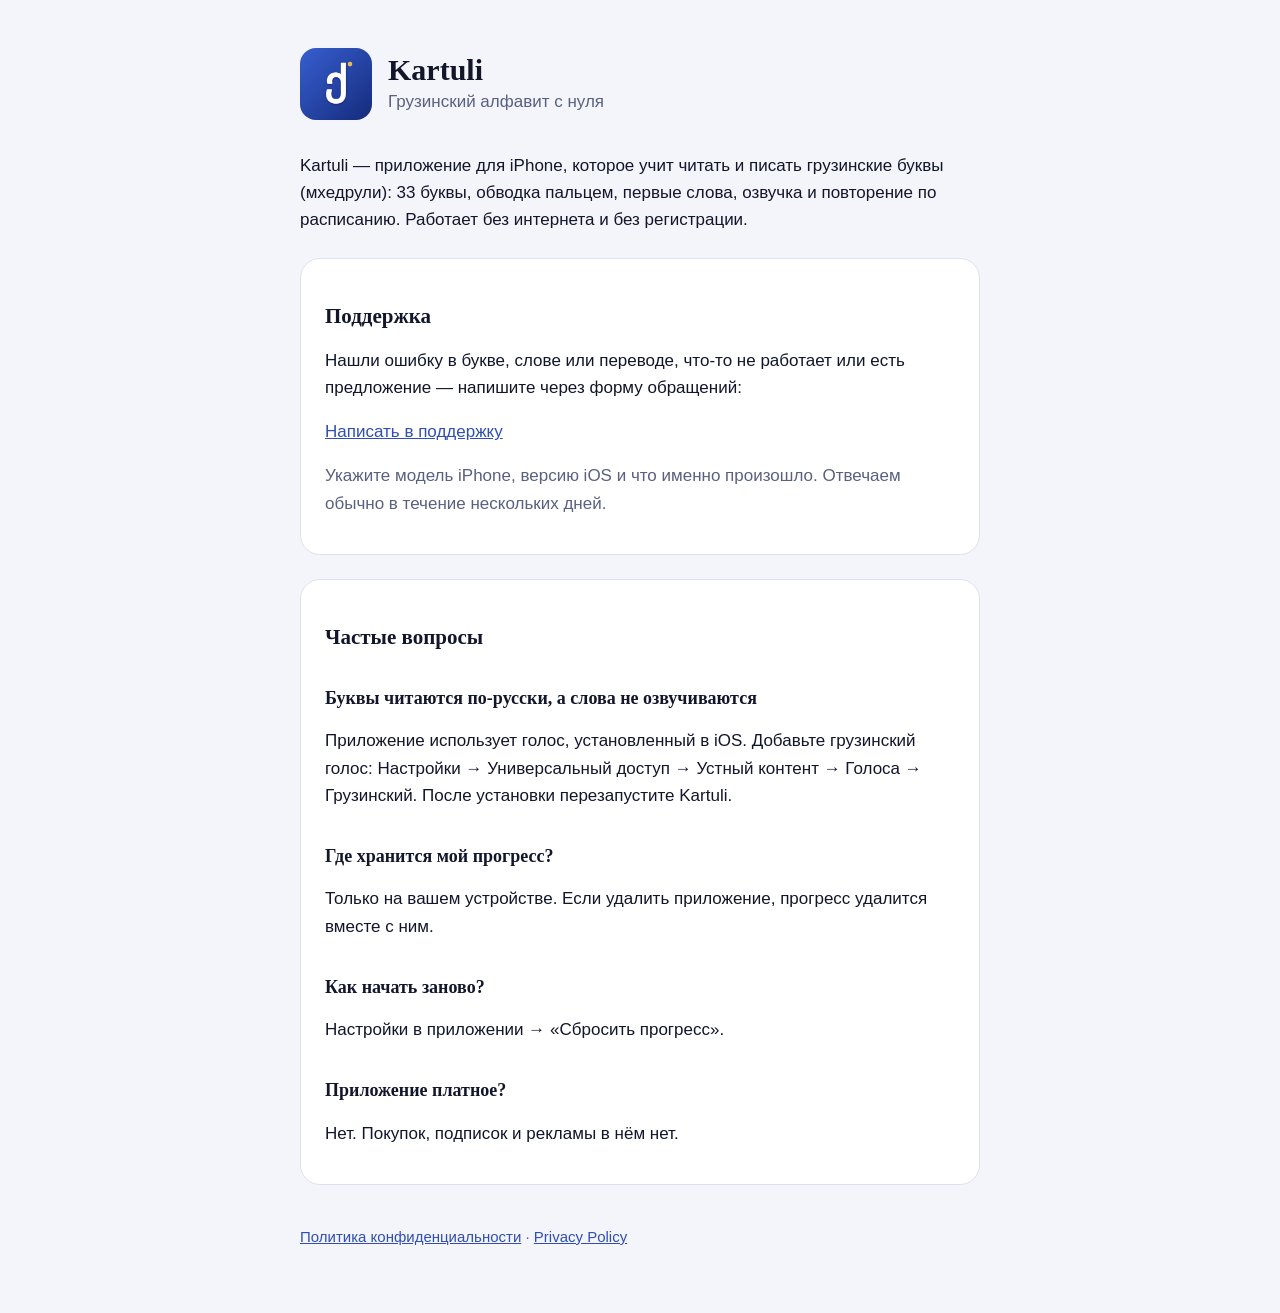
==== index.html @ c99437a9 "Страницы поддержки и политики конфиденциальности Kartuli" ====
<!doctype html>
<html lang="ru">
<head>
<meta charset="utf-8">
<meta name="viewport" content="width=device-width,initial-scale=1">
<title>Kartuli — поддержка</title>
<meta name="description" content="Kartuli — тренажёр грузинского алфавита для iPhone. Поддержка и ответы на частые вопросы.">
<link rel="icon" href="icon.png">
<link rel="stylesheet" href="style.css">
</head>
<body>
<main>
<header>
<img src="icon.png" alt="Иконка Kartuli">
<div><h1>Kartuli</h1><div class="soft">Грузинский алфавит с нуля</div></div>
</header>

<p>Kartuli — приложение для iPhone, которое учит читать и писать грузинские буквы (мхедрули): 33 буквы, обводка пальцем, первые слова, озвучка и повторение по расписанию. Работает без интернета и без регистрации.</p>

<section>
<h2>Поддержка</h2>
<p>Нашли ошибку в букве, слове или переводе, что-то не работает или есть предложение — напишите через форму обращений:</p>
<p><a href="https://github.com/Zhukov531/kartuli-site/issues/new">Написать в поддержку</a></p>
<p class="soft">Укажите модель iPhone, версию iOS и что именно произошло. Отвечаем обычно в течение нескольких дней.</p>
</section>

<section>
<h2>Частые вопросы</h2>
<h2 style="font-size:18px">Буквы читаются по-русски, а слова не озвучиваются</h2>
<p>Приложение использует голос, установленный в iOS. Добавьте грузинский голос: Настройки → Универсальный доступ → Устный контент → Голоса → Грузинский. После установки перезапустите Kartuli.</p>
<h2 style="font-size:18px">Где хранится мой прогресс?</h2>
<p>Только на вашем устройстве. Если удалить приложение, прогресс удалится вместе с ним.</p>
<h2 style="font-size:18px">Как начать заново?</h2>
<p>Настройки в приложении → «Сбросить прогресс».</p>
<h2 style="font-size:18px">Приложение платное?</h2>
<p>Нет. Покупок, подписок и рекламы в нём нет.</p>
</section>

<footer><a href="privacy.html">Политика конфиденциальности</a> · <a href="privacy.html#en">Privacy Policy</a></footer>
</main>
</body>
</html>
---- style.css ----
:root{--bg:#F4F5FA;--surface:#FFFFFF;--ink:#12162B;--soft:#5A6080;--accent:#2F4FB5;--line:#DFE2EE}
@media (prefers-color-scheme:dark){:root{--bg:#0E1020;--surface:#181B30;--ink:#ECEEF8;--soft:#9AA1C0;--accent:#8AA2F2;--line:#2A2F4A}}
*{box-sizing:border-box}
body{margin:0;background:var(--bg);color:var(--ink);font:17px/1.6 -apple-system,BlinkMacSystemFont,"Segoe UI",Roboto,sans-serif}
main{max-width:720px;margin:0 auto;padding:48px 20px 64px}
header{display:flex;align-items:center;gap:16px;margin-bottom:32px}
header img{width:72px;height:72px;border-radius:16px}
h1{font:600 30px/1.2 Georgia,"Times New Roman",serif;margin:0}
h2{font:600 21px/1.3 Georgia,"Times New Roman",serif;margin:36px 0 8px}
p,li{color:var(--ink)}
.soft{color:var(--soft)}
a{color:var(--accent)}
section{background:var(--surface);border:1px solid var(--line);border-radius:20px;padding:8px 24px 20px;margin-top:24px}
footer{margin-top:40px;color:var(--soft);font-size:15px}
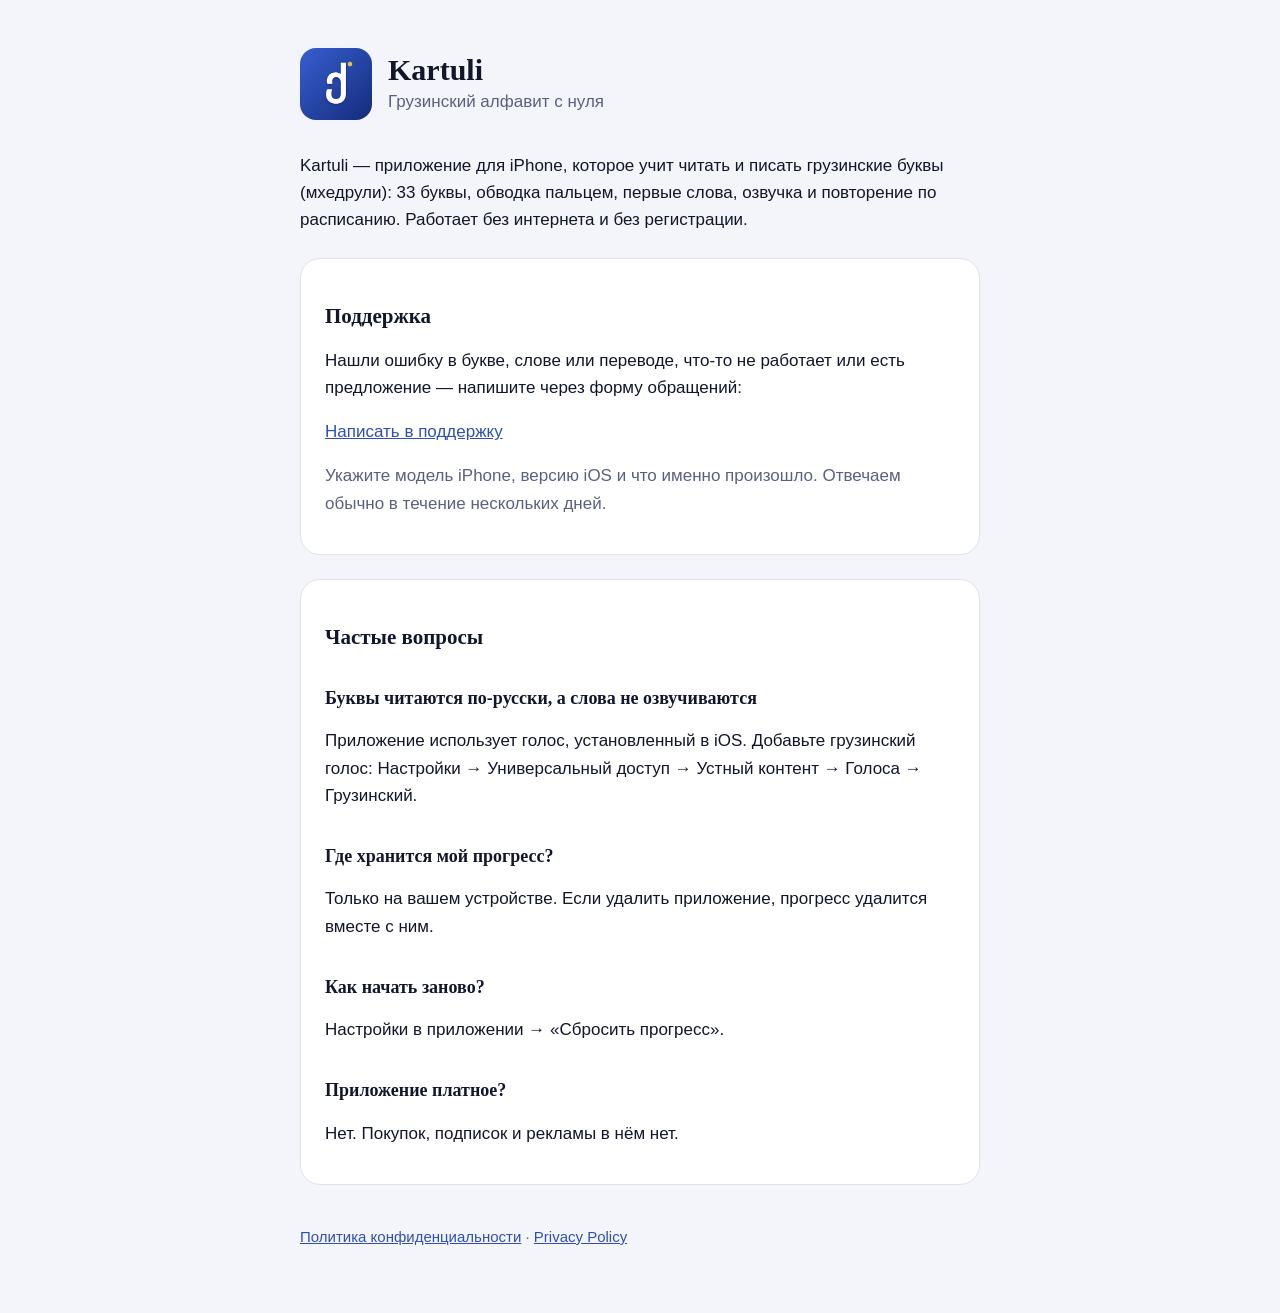
==== commit 03693d58: "Поддержка: уточнение про голос" ====
--- a/index.html
+++ b/index.html
@@ -27,7 +27,7 @@
 <section>
 <h2>Частые вопросы</h2>
 <h2 style="font-size:18px">Буквы читаются по-русски, а слова не озвучиваются</h2>
-<p>Приложение использует голос, установленный в iOS. Добавьте грузинский голос: Настройки → Универсальный доступ → Устный контент → Голоса → Грузинский. После установки перезапустите Kartuli.</p>
+<p>Приложение использует голос, установленный в iOS. Добавьте грузинский голос: Настройки → Универсальный доступ → Устный контент → Голоса → Грузинский. </p>
 <h2 style="font-size:18px">Где хранится мой прогресс?</h2>
 <p>Только на вашем устройстве. Если удалить приложение, прогресс удалится вместе с ним.</p>
 <h2 style="font-size:18px">Как начать заново?</h2>
